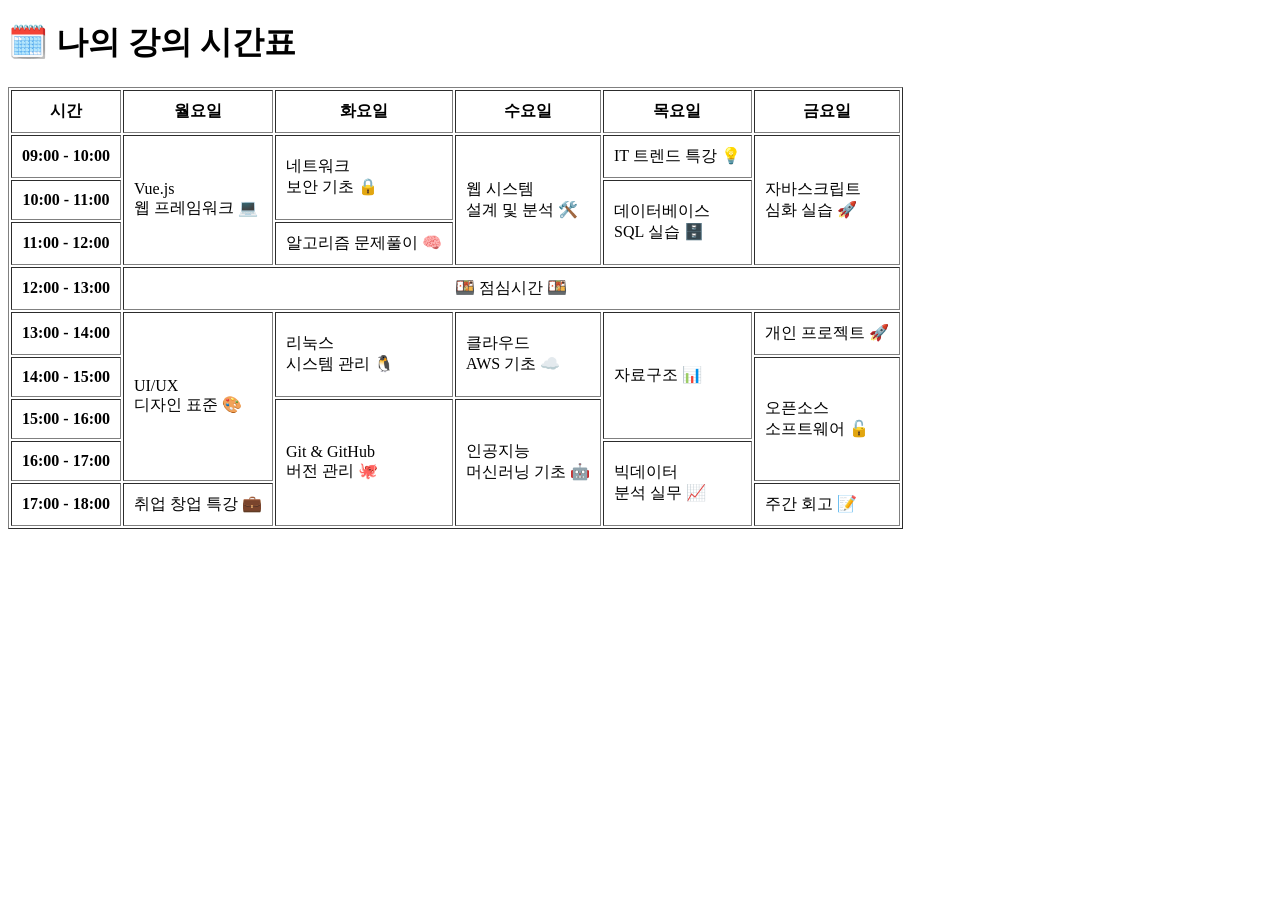
==== html/myClass.html @ ce7a9ff6 "first update" ====
<!DOCTYPE html>
<html lang="ko">
<head>
    <meta charset="UTF-8">
    <meta name="viewport" content="width=device-width, initial-scale=1.0">
    <title>나의 강의 시간표</title>
</head>
<body>
    <h1>🗓️ 나의 강의 시간표</h1>

    <table border="1" cellpadding="10">
        <thead>
            <tr>
                <th>시간</th>
                <th>월요일</th>
                <th>화요일</th>
                <th>수요일</th>
                <th>목요일</th>
                <th>금요일</th>
            </tr>
        </thead>
        <tbody>
            <tr>
                <th>09:00 - 10:00</th>
                <td rowspan="3">Vue.js<br>웹 프레임워크 💻</td>
                <td rowspan="2">네트워크<br>보안 기초 🔒</td>
                <td rowspan="3">웹 시스템<br>설계 및 분석 🛠️</td>
                <td>IT 트렌드 특강 💡</td>
                <td rowspan="3">자바스크립트<br>심화 실습 🚀</td>
            </tr>
            <tr>
                <th>10:00 - 11:00</th>
                <td rowspan="2">데이터베이스<br>SQL 실습 🗄️</td>
            </tr>
            <tr>
                <th>11:00 - 12:00</th>
                <td>알고리즘 문제풀이 🧠</td>
            </tr>
            <tr>
                <th>12:00 - 13:00</th>
                <td colspan="5" align="center">🍱 점심시간 🍱</td>
            </tr>
            <tr>
                <th>13:00 - 14:00</th>
                <td rowspan="4">UI/UX<br>디자인 표준 🎨</td>
                <td rowspan="2">리눅스<br>시스템 관리 🐧</td>
                <td rowspan="2">클라우드<br>AWS 기초 ☁️</td>
                <td rowspan="3">자료구조 📊</td>
                <td>개인 프로젝트 🚀</td>
            </tr>
            <tr>
                <th>14:00 - 15:00</th>
                <td rowspan="3">오픈소스<br>소프트웨어 🔓</td>
            </tr>
            <tr>
                <th>15:00 - 16:00</th>
                <td rowspan="3">Git &amp; GitHub<br>버전 관리 🐙</td>
                <td rowspan="3">인공지능<br>머신러닝 기초 🤖</td>
            </tr>
            <tr>
                <th>16:00 - 17:00</th>
                <td rowspan="2">빅데이터<br>분석 실무 📈</td>
            </tr>
            <tr>
                <th>17:00 - 18:00</th>
                <td>취업 창업 특강 💼</td>
                <td>주간 회고 📝</td>
            </tr>
        </tbody>
    </table>
</body>
</html>
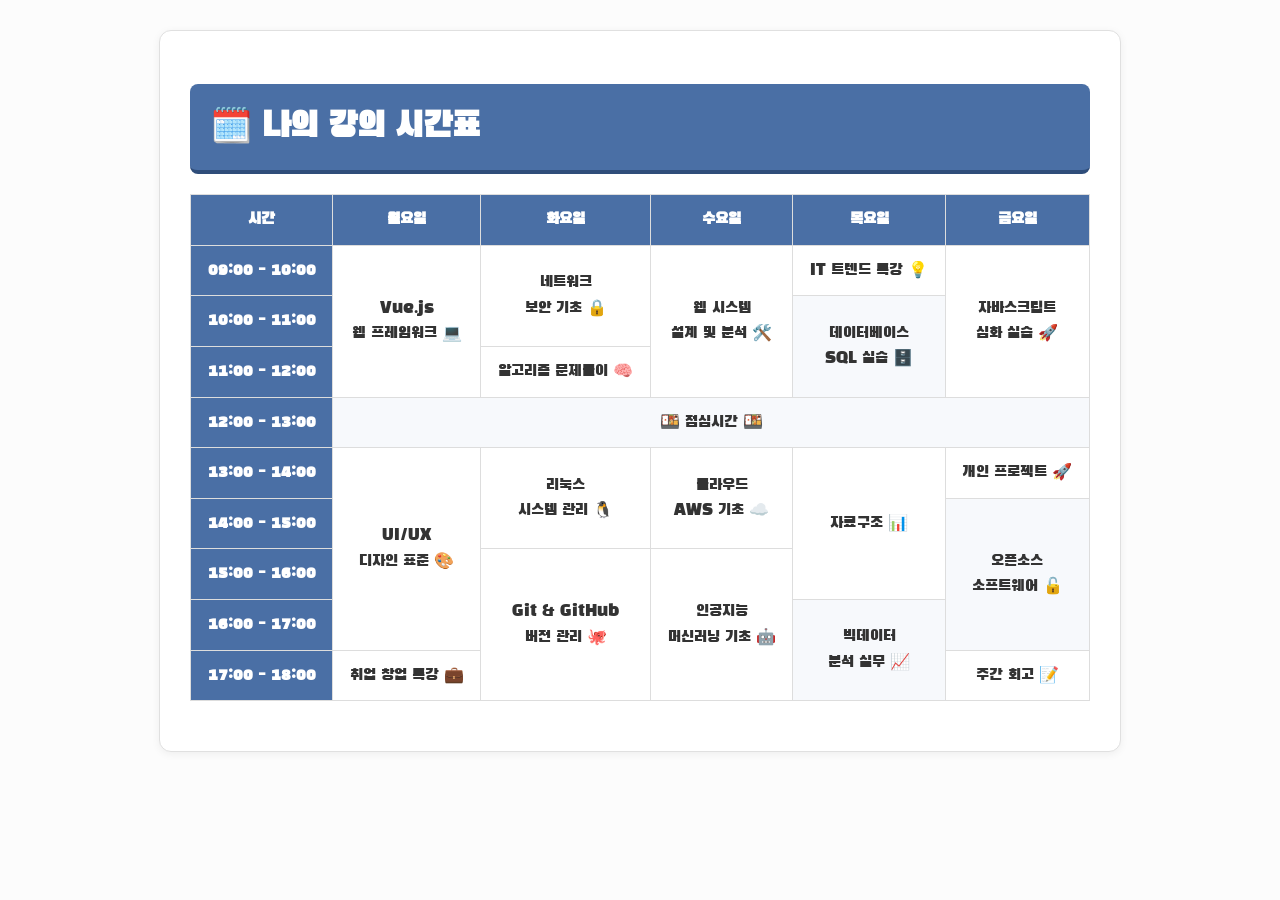
==== commit 248d5d29: "0715_1859" ====
--- a/html/myClass.html
+++ b/html/myClass.html
@@ -4,11 +4,13 @@
     <meta charset="UTF-8">
     <meta name="viewport" content="width=device-width, initial-scale=1.0">
     <title>나의 강의 시간표</title>
+    <link rel="stylesheet" href="../css/style.css">
 </head>
 <body>
+    <div class="container">
     <h1>🗓️ 나의 강의 시간표</h1>
 
-    <table border="1" cellpadding="10">
+    <table>
         <thead>
             <tr>
                 <th>시간</th>
@@ -68,5 +70,6 @@
             </tr>
         </tbody>
     </table>
+    </div>
 </body>
 </html>
--- a/css/style.css
+++ b/css/style.css
@@ -0,0 +1,198 @@
+/* =========================================================
+   1. 폰트 & 전체 기본 스타일
+   ========================================================= */
+@import url('https://fonts.googleapis.com/css2?family=Black+Han+Sans&display=swap');
+
+body {
+  font-family: "Black Han Sans", sans-serif;
+  line-height: 1.6;
+  color: #333333;
+  background-color: #fcfcfc;
+  font-size: 18px;
+  margin: 0;
+  padding: 0;
+}
+
+/* =========================================================
+   2. 컨테이너 (박스 모델 - 전체 컨텐츠 가운데 정렬)
+   ========================================================= */
+.container {
+  width: 90%;
+  max-width: 900px;
+  margin: 30px auto;      /* 가운데 정렬 */
+  padding: 30px;
+  background-color: #ffffff;
+  border: 1px solid #e0e0e0;
+  border-radius: 12px;
+  box-shadow: 0 2px 8px rgba(0, 0, 0, 0.06);
+}
+
+/* =========================================================
+   3. 제목 강조 (h1, h2)
+   ========================================================= */
+h1 {
+  color: #ffffff;
+  background-color: #4a6fa5;
+  font-size: 34px;
+  padding: 16px 20px;
+  border-radius: 8px;
+  border-bottom: 4px solid #2f4d7a;
+  margin-bottom: 20px;
+}
+
+h2 {
+  color: #4a6fa5;
+  font-size: 24px;
+  padding: 8px 12px;
+  border-left: 6px solid #4a6fa5;
+  background-color: #eef3fa;
+  margin-top: 30px;
+  margin-bottom: 15px;
+}
+
+/* =========================================================
+   4. 링크 스타일
+   ========================================================= */
+a {
+  color: #4a6fa5;
+  text-decoration: none;
+  font-weight: bold;
+}
+
+a:hover {
+  color: #ffffff;
+  background-color: #4a6fa5;
+  text-decoration: none;
+  padding: 2px 4px;
+  border-radius: 4px;
+}
+
+a:visited {
+  color: #7a5ca5;
+}
+
+/* =========================================================
+   5. myTrip.html - 여행 리뷰 카드
+   ========================================================= */
+.trip-card {
+  background-color: #fff8ee;
+  border: 1px solid #e6d5b8;
+  border-left: 6px solid #d9a441;
+  border-radius: 8px;
+  padding: 16px 20px;
+  margin: 16px 0;
+  box-shadow: 0 1px 4px rgba(0, 0, 0, 0.05);
+}
+
+.trip-card:hover {
+  box-shadow: 0 3px 10px rgba(0, 0, 0, 0.1);
+}
+
+/* =========================================================
+   6. myClass.html - 테이블 스타일
+   ========================================================= */
+table {
+  width: 100%;
+  border-collapse: collapse;
+  margin: 20px 0;
+  font-size: 16px;
+}
+
+th, td {
+  border: 1px solid #ddd;
+  padding: 12px 15px;
+  text-align: center;
+}
+
+th {
+  background-color: #4a6fa5;
+  color: #ffffff;
+  font-weight: bold;
+}
+
+tr:nth-child(even) {
+  background-color: #f7f9fc;
+}
+
+tr:hover {
+  background-color: #eef3fa;
+}
+
+/* =========================================================
+   7. signUp.html - 폼 스타일링
+   ========================================================= */
+
+/* 7-1. 입력창 크기 키우기 */
+input[type="text"],
+input[type="password"],
+input[type="email"],
+input[type="tel"],
+input[type="number"],
+input[type="date"],
+select,
+textarea {
+  width: 100%;
+  max-width: 400px;
+  padding: 10px 12px;
+  margin: 6px 0 16px 0;
+  font-size: 16px;
+  font-family: inherit;
+  border: 1px solid #cccccc;
+  border-radius: 6px;
+  box-sizing: border-box;
+}
+
+input[type="text"]:focus,
+input[type="password"]:focus,
+input[type="email"]:focus,
+textarea:focus {
+  border-color: #4a6fa5;
+  outline: none;
+  box-shadow: 0 0 4px rgba(74, 111, 165, 0.4);
+}
+
+/* 7-2. Fieldset 그룹 테두리 다듬기 */
+fieldset {
+  border: 2px solid #4a6fa5;
+  border-radius: 10px;
+  padding: 20px;
+  margin-bottom: 25px;
+  background-color: #f9fbfd;
+}
+
+legend {
+  padding: 4px 10px;
+  font-size: 20px;
+  font-weight: bold;
+  color: #4a6fa5;
+  background-color: #eef3fa;
+  border-radius: 6px;
+}
+
+/* 7-3. 버튼 꾸미기 */
+button,
+input[type="submit"],
+input[type="button"] {
+  display: inline-block;
+  font-family: inherit;
+  font-size: 16px;
+  color: #ffffff;
+  background-color: #4a6fa5;
+  border: none;
+  border-radius: 6px;
+  padding: 12px 28px;
+  cursor: pointer;
+  transition: background-color 0.2s ease, transform 0.1s ease;
+}
+
+button:hover,
+input[type="submit"]:hover,
+input[type="button"]:hover {
+  background-color: #2f4d7a;
+}
+
+button:active,
+input[type="submit"]:active,
+input[type="button"]:active {
+  transform: scale(0.97);
+}
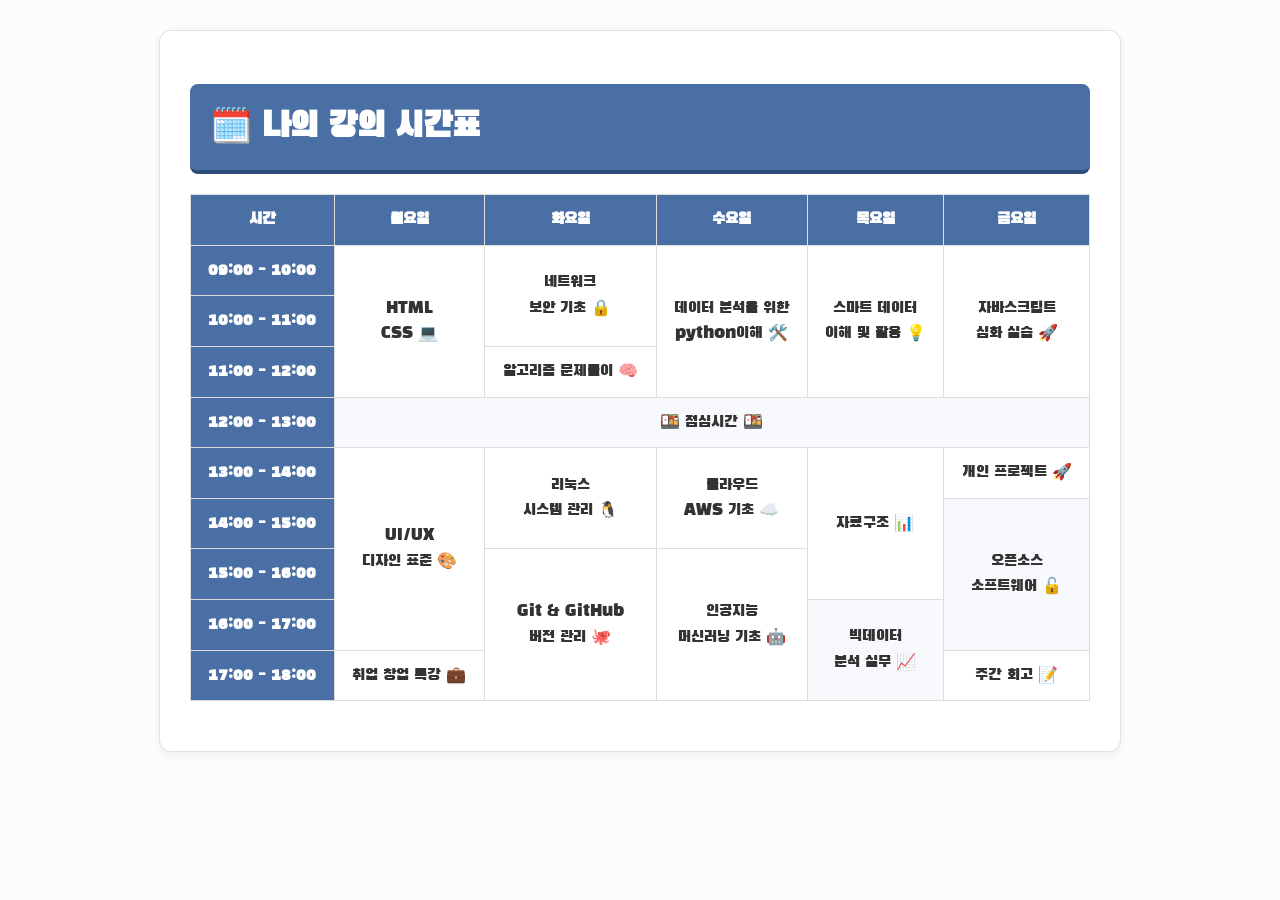
==== commit 855f9145: "myprofile 수정" ====
--- a/html/myClass.html
+++ b/html/myClass.html
@@ -24,15 +24,14 @@
         <tbody>
             <tr>
                 <th>09:00 - 10:00</th>
-                <td rowspan="3">Vue.js<br>웹 프레임워크 💻</td>
+                <td rowspan="3">HTML<br>CSS 💻</td>
                 <td rowspan="2">네트워크<br>보안 기초 🔒</td>
-                <td rowspan="3">웹 시스템<br>설계 및 분석 🛠️</td>
-                <td>IT 트렌드 특강 💡</td>
+                <td rowspan="3">데이터 분석을 위한<br>python이해 🛠️</td>
+                <td rowspan="3"> 스마트 데이터<br>이해 및 활용 💡</td>
                 <td rowspan="3">자바스크립트<br>심화 실습 🚀</td>
             </tr>
             <tr>
                 <th>10:00 - 11:00</th>
-                <td rowspan="2">데이터베이스<br>SQL 실습 🗄️</td>
             </tr>
             <tr>
                 <th>11:00 - 12:00</th>
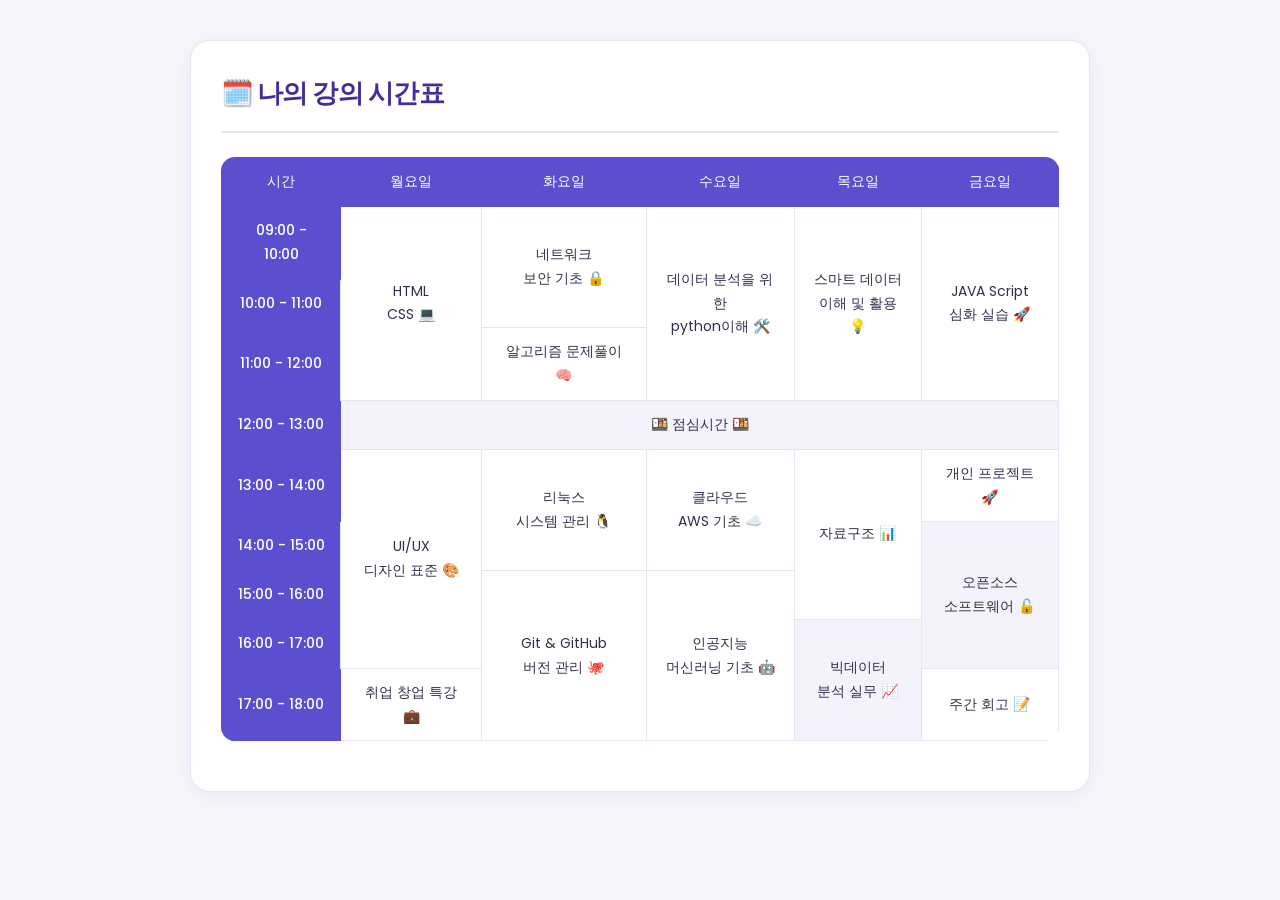
==== commit 72c755e1: "css 디자인 수정" ====
--- a/html/myClass.html
+++ b/html/myClass.html
@@ -28,7 +28,7 @@
                 <td rowspan="2">네트워크<br>보안 기초 🔒</td>
                 <td rowspan="3">데이터 분석을 위한<br>python이해 🛠️</td>
                 <td rowspan="3"> 스마트 데이터<br>이해 및 활용 💡</td>
-                <td rowspan="3">자바스크립트<br>심화 실습 🚀</td>
+                <td rowspan="3">JAVA Script<br>심화 실습 🚀</td>
             </tr>
             <tr>
                 <th>10:00 - 11:00</th>
@@ -71,4 +71,4 @@
     </table>
     </div>
 </body>
-</html>
+</html>
--- a/css/style.css
+++ b/css/style.css
@@ -1,128 +1,290 @@
-/* =========================================================
-   1. 폰트 & 전체 기본 스타일
-   ========================================================= */
-@import url('https://fonts.googleapis.com/css2?family=Black+Han+Sans&display=swap');
+@import url('https://fonts.googleapis.com/css2?family=Pretendard:wght@300;400;500;700;900&family=Poppins:wght@400;600&display=swap');
+
+/* =========================================================
+   0. 디자인 토큰
+   ========================================================= */
+:root {
+  --color-primary: #5b4fcf;
+  --color-primary-dark: #3d3199;
+  --color-primary-light: #8b7fe8;
+  --color-bg: #f6f6fb;
+  --color-surface: #ffffff;
+  --color-surface-soft: #f4f3fb;
+  --color-text: #322f4a;
+  --color-text-muted: #6f6c85;
+  --color-border: #e7e5f3;
+  --radius-lg: 20px;
+  --radius-md: 14px;
+  --radius-sm: 8px;
+  --shadow-soft: 0 4px 20px rgba(91, 79, 207, 0.08);
+  --shadow-lift: 0 8px 28px rgba(91, 79, 207, 0.14);
+}
+
+/* =========================================================
+   1. 기본 타이포그래피
+   ========================================================= */
+* { box-sizing: border-box; }
 
 body {
-  font-family: "Black Han Sans", sans-serif;
-  line-height: 1.6;
-  color: #333333;
-  background-color: #fcfcfc;
-  font-size: 18px;
+  font-family: "Pretendard", "Poppins", sans-serif;
+  font-weight: 400;
+  line-height: 1.7;
+  color: var(--color-text);
+  background-color: var(--color-bg);
+  font-size: 16px;
   margin: 0;
   padding: 0;
-}
-
-/* =========================================================
-   2. 컨테이너 (박스 모델 - 전체 컨텐츠 가운데 정렬)
+  -webkit-font-smoothing: antialiased;
+}
+
+/* =========================================================
+   2. 컨테이너
    ========================================================= */
 .container {
   width: 90%;
   max-width: 900px;
-  margin: 30px auto;      /* 가운데 정렬 */
+  margin: 40px auto;
   padding: 30px;
-  background-color: #ffffff;
-  border: 1px solid #e0e0e0;
-  border-radius: 12px;
-  box-shadow: 0 2px 8px rgba(0, 0, 0, 0.06);
-}
-
-/* =========================================================
-   3. 제목 강조 (h1, h2)
-   ========================================================= */
+  background-color: var(--color-surface);
+  border: 1px solid var(--color-border);
+  border-radius: var(--radius-lg);
+  box-shadow: var(--shadow-soft);
+  overflow: hidden;
+}
+
+/* =========================================================
+   3. 제목 (일반 페이지 h1 + index.html 전용 히어로 헤더)
+   ========================================================= */
+
+/* 3-1. 일반 페이지의 h1 (myClass, myTrip, signUp 등 header 태그가 없는 페이지) */
 h1 {
+  color: var(--color-primary-dark);
+  background-color: transparent;
+  font-size: 26px;
+  font-weight: 800;
+  letter-spacing: -0.02em;
+  padding: 0 0 16px 0;
+  border-bottom: 2px solid var(--color-border);
+  margin: 0 0 24px 0;
+  text-align: left;
+}
+
+/* 3-2. index.html 히어로 헤더 (그라데이션, 화면 끝까지 채움) */
+header {
+  background: linear-gradient(160deg, var(--color-primary) 0%, var(--color-primary-dark) 100%);
+  padding: 56px 30px 44px;
+  margin: -30px -30px 30px -30px;
+  text-align: center;
+  position: relative;
+}
+
+.header-icon {
+  width: 56px;
+  height: 56px;
+  margin: 0 auto 20px;
+  background-color: rgba(255, 255, 255, 0.15);
+  border: 1px solid rgba(255, 255, 255, 0.35);
+  border-radius: 50%;
+  display: flex;
+  align-items: center;
+  justify-content: center;
+  font-size: 24px;
+}
+
+header h1 {
   color: #ffffff;
-  background-color: #4a6fa5;
-  font-size: 34px;
-  padding: 16px 20px;
-  border-radius: 8px;
-  border-bottom: 4px solid #2f4d7a;
-  margin-bottom: 20px;
+  font-size: 30px;
+  font-weight: 700;
+  padding: 0;
+  border-bottom: none;
+  margin: 0 0 10px 0;
+  text-align: center;
+}
+
+header > p {
+  color: rgba(255, 255, 255, 0.78);
+  font-size: 15px;
+  font-weight: 300;
+  margin: 0;
 }
 
 h2 {
-  color: #4a6fa5;
-  font-size: 24px;
-  padding: 8px 12px;
-  border-left: 6px solid #4a6fa5;
-  background-color: #eef3fa;
-  margin-top: 30px;
-  margin-bottom: 15px;
-}
-
-/* =========================================================
-   4. 링크 스타일
+  color: var(--color-primary-dark);
+  font-size: 21px;
+  font-weight: 700;
+  letter-spacing: -0.01em;
+  padding: 0;
+  border-left: none;
+  background-color: transparent;
+  margin-top: 0;
+  margin-bottom: 14px;
+}
+
+h3 {
+  font-size: 16px;
+  font-weight: 700;
+  color: var(--color-text);
+  margin-bottom: 10px;
+}
+
+h4 {
+  font-size: 15px;
+  font-weight: 500;
+  color: var(--color-text);
+  margin-bottom: 6px;
+}
+
+hr {
+  border: none;
+  border-top: 1px solid var(--color-border);
+  margin: 24px 0;
+}
+
+/* =========================================================
+   4. 링크
    ========================================================= */
 a {
-  color: #4a6fa5;
+  color: var(--color-primary);
   text-decoration: none;
-  font-weight: bold;
+  font-weight: 500;
+  padding: 1px 2px;
+  border-radius: 4px;
+  background-color: transparent;
+  transition: color 0.15s ease, background-color 0.15s ease;
+}
+
+a:visited {
+  color: var(--color-primary-dark);
 }
 
 a:hover {
   color: #ffffff;
-  background-color: #4a6fa5;
+  background-color: var(--color-primary-light);
   text-decoration: none;
-  padding: 2px 4px;
+}
+
+/* =========================================================
+   4-1. 일반 텍스트 요소 (myHoliday, myProfile 등)
+   ========================================================= */
+ul, ol {
+  padding-left: 22px;
+  margin: 10px 0;
+}
+
+ul li, ol li {
+  margin: 6px 0;
+}
+
+mark {
+  background-color: #ece9fa;
+  color: var(--color-primary-dark);
+  padding: 2px 6px;
   border-radius: 4px;
 }
 
-a:visited {
-  color: #7a5ca5;
+u {
+  text-decoration-color: var(--color-primary);
+}
+
+small {
+  color: var(--color-text-muted);
+  font-size: 0.85em;
+}
+
+dl {
+  margin: 10px 0;
+}
+
+dt {
+  font-weight: 700;
+  color: var(--color-primary-dark);
+  margin-top: 14px;
+}
+
+dt:first-child {
+  margin-top: 0;
+}
+
+dd {
+  margin: 4px 0 0 20px;
+  color: var(--color-text-muted);
+}
+
+audio, video {
+  max-width: 100%;
+  border-radius: var(--radius-sm);
+  margin: 12px 0;
 }
 
 /* =========================================================
    5. myTrip.html - 여행 리뷰 카드
    ========================================================= */
 .trip-card {
-  background-color: #fff8ee;
-  border: 1px solid #e6d5b8;
-  border-left: 6px solid #d9a441;
-  border-radius: 8px;
+  background-color: var(--color-surface-soft);
+  border: 1px solid var(--color-border);
+  border-left: 4px solid var(--color-primary);
+  border-radius: var(--radius-md);
   padding: 16px 20px;
   margin: 16px 0;
-  box-shadow: 0 1px 4px rgba(0, 0, 0, 0.05);
+  box-shadow: none;
+  transition: box-shadow 0.2s ease, transform 0.2s ease;
 }
 
 .trip-card:hover {
-  box-shadow: 0 3px 10px rgba(0, 0, 0, 0.1);
-}
-
-/* =========================================================
-   6. myClass.html - 테이블 스타일
+  box-shadow: var(--shadow-lift);
+  transform: translateY(-2px);
+}
+
+img {
+  max-width: 100%;
+  height: auto;
+  display: block;
+  border-radius: var(--radius-sm);
+}
+
+.trip-grid {
+  display: grid;
+  grid-template-columns: repeat(3, minmax(0, 1fr));
+  width: 100%;
+  gap: 20px;
+}
+
+/* =========================================================
+   6. myClass.html - 테이블
    ========================================================= */
 table {
   width: 100%;
   border-collapse: collapse;
   margin: 20px 0;
-  font-size: 16px;
+  font-size: 14px;
+  border-radius: var(--radius-md);
+  overflow: hidden;
 }
 
 th, td {
-  border: 1px solid #ddd;
+  border: 1px solid var(--color-border);
   padding: 12px 15px;
   text-align: center;
 }
 
 th {
-  background-color: #4a6fa5;
+  background-color: var(--color-primary);
   color: #ffffff;
-  font-weight: bold;
+  font-weight: 500;
+  border-color: var(--color-primary);
 }
 
 tr:nth-child(even) {
-  background-color: #f7f9fc;
+  background-color: var(--color-surface-soft);
 }
 
 tr:hover {
-  background-color: #eef3fa;
-}
-
-/* =========================================================
-   7. signUp.html - 폼 스타일링
-   ========================================================= */
-
-/* 7-1. 입력창 크기 키우기 */
+  background-color: #ece9fa;
+}
+
+/* =========================================================
+   7. signUp.html - 폼
+   ========================================================= */
 input[type="text"],
 input[type="password"],
 input[type="email"],
@@ -133,66 +295,214 @@
 textarea {
   width: 100%;
   max-width: 400px;
-  padding: 10px 12px;
+  padding: 10px 14px;
   margin: 6px 0 16px 0;
-  font-size: 16px;
+  font-size: 14px;
   font-family: inherit;
-  border: 1px solid #cccccc;
-  border-radius: 6px;
+  border: 1px solid var(--color-border);
+  border-radius: var(--radius-sm);
+  background-color: var(--color-surface-soft);
   box-sizing: border-box;
+  transition: border-color 0.15s ease, box-shadow 0.15s ease;
 }
 
 input[type="text"]:focus,
 input[type="password"]:focus,
 input[type="email"]:focus,
 textarea:focus {
-  border-color: #4a6fa5;
+  border-color: var(--color-primary);
   outline: none;
-  box-shadow: 0 0 4px rgba(74, 111, 165, 0.4);
-}
-
-/* 7-2. Fieldset 그룹 테두리 다듬기 */
+  box-shadow: 0 0 0 3px rgba(91, 79, 207, 0.15);
+  background-color: var(--color-surface);
+}
+
 fieldset {
-  border: 2px solid #4a6fa5;
-  border-radius: 10px;
+  border: 1px solid var(--color-border);
+  border-radius: var(--radius-md);
   padding: 20px;
   margin-bottom: 25px;
-  background-color: #f9fbfd;
+  background-color: var(--color-surface-soft);
 }
 
 legend {
-  padding: 4px 10px;
-  font-size: 20px;
-  font-weight: bold;
-  color: #4a6fa5;
-  background-color: #eef3fa;
-  border-radius: 6px;
-}
-
-/* 7-3. 버튼 꾸미기 */
+  padding: 4px 12px;
+  font-size: 15px;
+  font-weight: 700;
+  color: var(--color-primary-dark);
+  background-color: var(--color-surface);
+  border: 1px solid var(--color-border);
+  border-radius: var(--radius-sm);
+}
+
 button,
 input[type="submit"],
 input[type="button"] {
   display: inline-block;
   font-family: inherit;
-  font-size: 16px;
+  font-size: 14px;
+  font-weight: 500;
   color: #ffffff;
-  background-color: #4a6fa5;
+  background: linear-gradient(135deg, var(--color-primary) 0%, var(--color-primary-dark) 100%);
   border: none;
-  border-radius: 6px;
-  padding: 12px 28px;
+  border-radius: 999px;
+  padding: 11px 26px;
   cursor: pointer;
-  transition: background-color 0.2s ease, transform 0.1s ease;
+  transition: box-shadow 0.2s ease, transform 0.1s ease;
 }
 
 button:hover,
 input[type="submit"]:hover,
 input[type="button"]:hover {
-  background-color: #2f4d7a;
+  box-shadow: var(--shadow-lift);
 }
 
 button:active,
 input[type="submit"]:active,
 input[type="button"]:active {
   transform: scale(0.97);
+}
+
+.button-group {
+  display: flex;
+  flex-wrap: wrap;
+  gap: 12px 16px;
+  margin-top: 20px;
+}
+
+.button-group button {
+  margin: 0;
+}
+
+/* =========================================================
+   8. index.html - 탭형 내비게이션 & 레이아웃
+   ========================================================= */
+.shortcut-menu {
+  display: flex;
+  gap: 20px;
+  margin-bottom: 4px;
+  border-bottom: 1px solid var(--color-border);
+}
+
+.menu-list {
+  display: flex;
+  flex-direction: row;
+  flex-wrap: wrap;
+  gap: 6px;
+  list-style: none;
+  padding: 0;
+  margin: 0;
+  width: 100%;
+}
+
+.menu-list li {
+  display: flex;
+}
+
+.menu-list a {
+  display: inline-block;
+  padding: 10px 4px;
+  margin-right: 22px;
+  font-size: 14px;
+  font-weight: 500;
+  color: var(--color-text-muted);
+  background-color: transparent;
+  border-radius: 0;
+  border-bottom: 2px solid transparent;
+}
+
+.menu-list a:hover {
+  color: var(--color-primary);
+  background-color: transparent;
+  border-bottom: 2px solid var(--color-primary);
+}
+
+.main-wrapper {
+  display: flex;
+  gap: 24px;
+  align-items: flex-start;
+}
+
+.main-contents {
+  flex: 3;
+  background-color: var(--color-surface-soft);
+  border-radius: var(--radius-md);
+  padding: 24px;
+}
+
+.sidebar {
+  flex: 1.4;
+  background-color: var(--color-surface-soft);
+  border-radius: var(--radius-md);
+  padding: 24px;
+}
+
+.sidebar section {
+  margin-bottom: 22px;
+}
+
+.sidebar section:last-child {
+  margin-bottom: 0;
+}
+
+/* article/공지 카드 */
+article {
+  background-color: var(--color-surface);
+  border: 1px solid var(--color-border);
+  border-radius: var(--radius-sm);
+  padding: 14px 18px;
+}
+
+article time {
+  color: var(--color-text-muted);
+  font-size: 13px;
+}
+
+/* =========================================================
+   9. 날씨 결과 스타일링
+   ========================================================= */
+#weather-box {
+  background-color: var(--color-surface);
+  border: 1px solid var(--color-border);
+  border-left: 4px solid var(--color-primary);
+  border-radius: var(--radius-sm);
+  padding: 16px 20px;
+  margin-top: 12px;
+  box-shadow: none;
+}
+
+#weather-box h4 {
+  color: var(--color-primary-dark);
+  margin: 0 0 10px 0;
+  font-size: 15px;
+}
+
+#weather-box p {
+  margin: 6px 0;
+  font-size: 14px;
+  color: var(--color-text-muted);
+}
+
+/* =========================================================
+   10. 반응형
+   ========================================================= */
+@media (max-width: 700px) {
+  .container {
+    padding: 20px;
+  }
+  .main-wrapper {
+    flex-direction: column;
+  }
+  .trip-grid {
+    grid-template-columns: 1fr;
+  }
+  header {
+    padding: 40px 20px 32px;
+    margin: -20px -20px 30px -20px;
+  }
+  header h1 {
+    font-size: 24px;
+  }
+  h1 {
+    font-size: 22px;
+  }
 }
